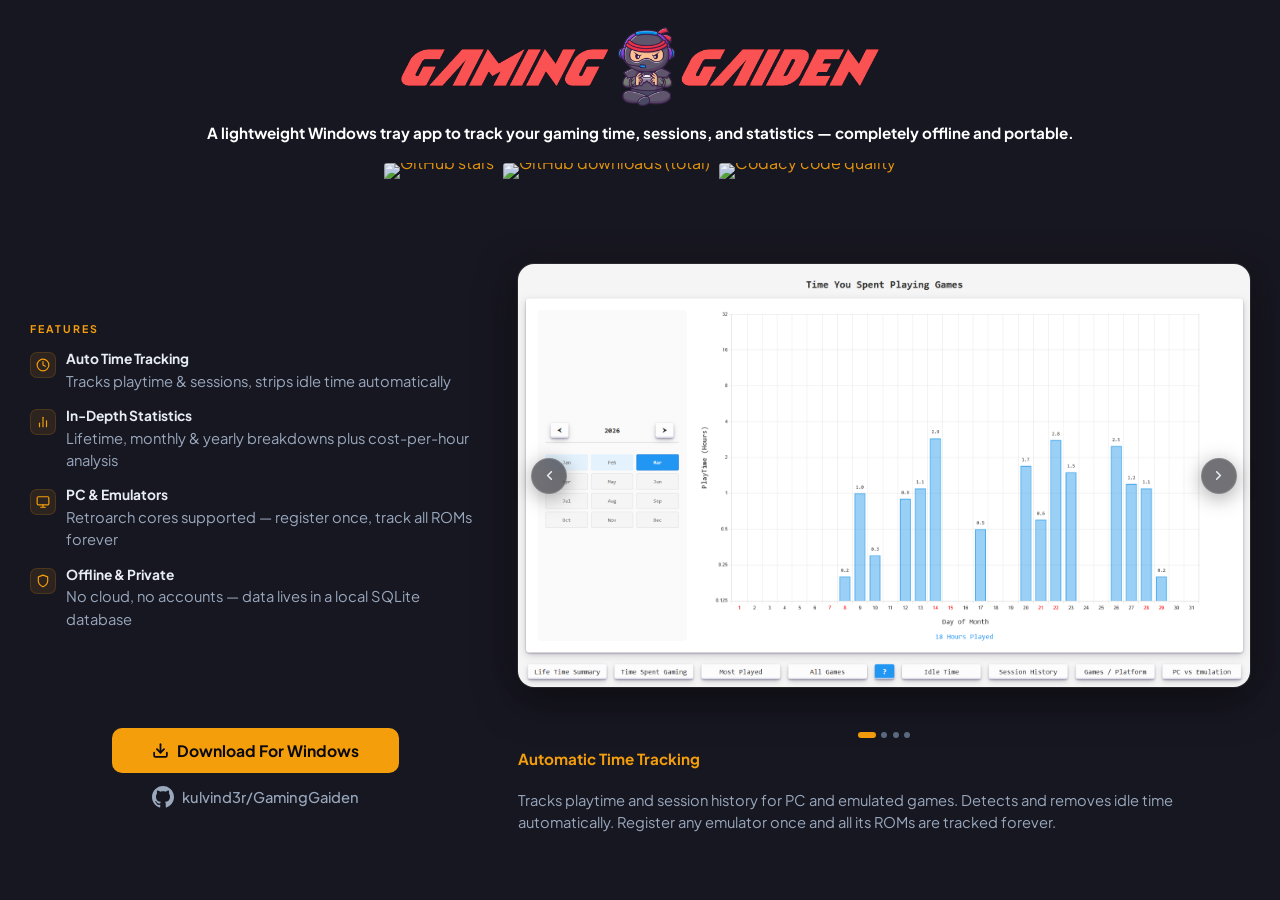
==== github-pages/src/index.html @ 75fac141 "rename website root directory for better code discovery" ====
<!DOCTYPE html>
<html lang="en">
<head>
    <meta charset="UTF-8">
    <meta name="viewport" content="width=device-width, initial-scale=1.0">
    <title>Gaming Gaiden — Track Your Gaming Stats</title>
    <meta name="description" content="A lightweight Windows tray app to track your gaming time, sessions, and statistics — completely offline and portable.">
    <meta property="og:title" content="Gaming Gaiden">
    <meta property="og:description" content="Track Your Gaming Stats. Lightweight Windows tray app for tracking gaming time, sessions, and statistics — completely offline and portable.">
    <meta property="og:image" content="resources/banner.png">
    <meta property="og:type" content="website">
    <link rel="icon" type="image/x-icon" href="resources/favicon.ico">
    <link rel="preconnect" href="https://fonts.googleapis.com">
    <link rel="preconnect" href="https://fonts.gstatic.com" crossorigin>
    <link href="https://fonts.googleapis.com/css2?family=Plus+Jakarta+Sans:wght@400;500;600;700;800&display=swap" rel="stylesheet">
    <link rel="stylesheet" href="resources/style.css">
</head>
<body>

<div class="page">

    <header class="site-header">
        <img src="resources/banner.png" alt="Gaming Gaiden" class="brand-banner">
        <p class="site-tagline" id="site-tagline">A lightweight Windows tray app to track your gaming time, sessions, and statistics — completely offline and portable.</p>
        <div class="shield-row" id="shield-row" aria-label="Repository stats"></div>
    </header>

    <!-- Main 2×2 grid: features | carousel (row 1); download | caption (row 2) -->
    <div class="site-main">

        <section class="info-features" aria-labelledby="features-eyebrow">
            <p class="eyebrow" id="features-eyebrow">Features</p>
            <ul class="feature-list" id="feature-list"></ul>
        </section>

        <div class="slide-stage" data-landing-carousel role="region" aria-label="Feature screenshots">
            <div class="slide-frame" id="slide-frame"></div>
            <button type="button" class="nav-btn nav-btn--overlay nav-btn--prev" id="slide-prev" aria-label="Previous">
                <svg width="15" height="15" viewBox="0 0 24 24" fill="none" stroke="currentColor" stroke-width="2.5" stroke-linecap="round" stroke-linejoin="round"><polyline points="15 18 9 12 15 6"/></svg>
            </button>
            <button type="button" class="nav-btn nav-btn--overlay nav-btn--next" id="slide-next" aria-label="Next">
                <svg width="15" height="15" viewBox="0 0 24 24" fill="none" stroke="currentColor" stroke-width="2.5" stroke-linecap="round" stroke-linejoin="round"><polyline points="9 18 15 12 9 6"/></svg>
            </button>
        </div>

        <div class="info-actions" role="group" aria-label="Download and repository">
            <a href="https://github.com/kulvind3r/GamingGaiden/releases/latest"
               class="btn-download" target="_blank" rel="noopener">
                <svg width="17" height="17" viewBox="0 0 24 24" fill="none" stroke="currentColor" stroke-width="2.5" stroke-linecap="round" stroke-linejoin="round"><path d="M21 15v4a2 2 0 0 1-2 2H5a2 2 0 0 1-2-2v-4"/><polyline points="7 10 12 15 17 10"/><line x1="12" y1="15" x2="12" y2="3"/></svg>
                Download For Windows
            </a>
            <a href="https://github.com/kulvind3r/GamingGaiden" target="_blank" rel="noopener" class="github-link">
                <svg width="22" height="22" viewBox="0 0 24 24" fill="currentColor" aria-hidden="true"><path d="M12 0C5.374 0 0 5.373 0 12c0 5.302 3.438 9.8 8.207 11.387.599.111.793-.261.793-.577v-2.234c-3.338.726-4.033-1.416-4.033-1.416-.546-1.387-1.333-1.756-1.333-1.756-1.089-.745.083-.729.083-.729 1.205.084 1.839 1.237 1.839 1.237 1.07 1.834 2.807 1.304 3.492.997.107-.775.418-1.305.762-1.604-2.665-.305-5.467-1.334-5.467-5.931 0-1.311.469-2.381 1.236-3.221-.124-.303-.535-1.524.117-3.176 0 0 1.008-.322 3.301 1.23.957-.266 1.983-.399 3.003-.404 1.02.005 2.047.138 3.006.404 2.291-1.552 3.297-1.23 3.297-1.23.653 1.653.242 2.874.118 3.176.77.84 1.235 1.911 1.235 3.221 0 4.609-2.807 5.624-5.479 5.921.43.372.823 1.102.823 2.222v3.293c0 .319.192.694.801.576C20.566 21.797 24 17.3 24 12c0-6.627-5.373-12-12-12z"/></svg>
                kulvind3r/GamingGaiden
            </a>
        </div>

        <div class="carousel-caption" data-landing-carousel>
            <div class="slide-dots-row">
                <div class="nav-dots" id="nav-dots" role="tablist"></div>
            </div>
            <div class="slide-meta" aria-live="polite">
                <p class="slide-title" id="slide-title"></p>
                <p class="slide-desc" id="slide-desc"></p>
            </div>
        </div>

    </div>

</div>

<script src="resources/script.js"></script>
</body>
</html>
---- github-pages/src/resources/style.css ----
/* ─────────────────────────────────────────────
   TOKENS
───────────────────────────────────────────── */
:root {
    --bg:     #171722;
    --border: rgba(255, 255, 255, 0.08);

    --text:  #e8edf5;
    --muted: #9aa8bc;
    --dim:   #5c6b82;

    /* Brand accent (links, feature icons, carousel chrome, CTA fill) */
    --accent:      #f59e0b;
    --accent-hover:#fbbf24;
    --accent-soft: rgba(245, 158, 11, 0.1);
    --accent-line: rgba(245, 158, 11, 0.15);
    --accent-faint: rgba(245, 158, 11, 0.03);

    --radius:    10px;
    --radius-lg: 16px;
    --font: 'Plus Jakarta Sans', system-ui, -apple-system, sans-serif;
    --copy-body: clamp(0.82rem, 1.6vw, 0.92rem);
}

/* ─────────────────────────────────────────────
   SHELL
───────────────────────────────────────────── */
*, *::before, *::after { box-sizing: border-box; margin: 0; padding: 0; }

html, body {
    height: 100%;
    overflow: hidden;
    font-family: var(--font);
    background: var(--bg);
    color: var(--text);
    -webkit-font-smoothing: antialiased;
}

.page {
    height: 100dvh;
    display: flex;
    flex-direction: column;
    padding: clamp(1rem, 2.5vh, 1.6rem) clamp(1rem, 2.5vw, 1.85rem);
    gap: clamp(0.6rem, 1.8vh, 1.1rem);
    overflow: hidden;
}

a { color: var(--accent); text-decoration: none; }
a:hover { text-decoration: underline; }

/* ─────────────────────────────────────────────
   SITE HEADER — banner, tagline, shields
───────────────────────────────────────────── */
.site-header {
    flex: 0 0 auto;
    display: flex;
    flex-direction: column;
    align-items: center;
    gap: clamp(0.45rem, 1.2vh, 0.75rem);
    padding-bottom: clamp(0.85rem, 2.4vh, 1.5rem);
    width: min(1100px, 100%);
    margin-inline: auto;
}

.brand-banner {
    display: block;
    height: clamp(3.2rem, 10vh, 6rem);
    width: auto;
    max-width: min(580px, 86vw);
    object-fit: contain;
}

/* One-line hero line; horizontal scroll on narrow viewports instead of wrapping. */
.site-tagline {
    margin: 0;
    width: 100%;
    max-width: 100%;
    padding-inline: 0;
    box-sizing: border-box;
    text-align: center;
    font-family: var(--font);
    font-size: clamp(0.8rem, 1.7vw, 0.95rem);
    font-weight: 700;
    line-height: 1.35;
    color: #fff;
    white-space: nowrap;
    overflow-x: auto;
    overflow-y: hidden;
    -webkit-overflow-scrolling: touch;
    scrollbar-width: thin;
}

.shield-row {
    display: flex;
    flex-wrap: wrap;
    align-items: center;
    justify-content: center;
    gap: 0.45rem 0.55rem;
    margin-top: clamp(0.35rem, 0.9vh, 0.7rem);
}

.shield-link,
.shield-wrap {
    display: inline-flex;
    align-items: center;
    line-height: 0;
    text-decoration: none;
    opacity: 0.92;
    transition: opacity 0.2s, filter 0.2s;
}
.shield-link:hover {
    opacity: 1;
    filter: brightness(1.08);
}

.shield-img {
    height: 22px;
    width: auto;
    display: block;
    border-radius: 3px;
}

/* ─────────────────────────────────────────────
   MAIN — 2×2 grid (features + CTA | carousel + caption)
───────────────────────────────────────────── */
.site-main {
    flex: 1 1 0;
    min-height: 0;
    display: grid;
    grid-template-columns: minmax(0, 1fr) minmax(0, 1.62fr);
    grid-template-rows: minmax(0, 1fr) auto;
    align-items: stretch;
    column-gap: clamp(1.25rem, 3.5vw, 2.25rem);
    row-gap: clamp(0.45rem, 1.2vh, 0.65rem);
    width: 100%;
    max-width: min(1400px, 100%);
    margin-inline: auto;
    margin-top: clamp(0.35rem, 1.2vh, 0.85rem);
}

/* Grid: (1,1) features, (2,1) slides, (1,2) CTA, (2,2) caption */
.info-features {
    grid-column: 1;
    grid-row: 1;
    min-height: 0;
    display: flex;
    flex-direction: column;
    justify-content: center;
    align-items: flex-start;
    gap: clamp(0.7rem, 1.8vh, 1.1rem);
}

.eyebrow {
    font-size: clamp(0.58rem, 1.1vw, 0.66rem);
    font-weight: 700;
    letter-spacing: 0.2em;
    text-transform: uppercase;
    color: var(--accent);
}

.feature-list {
    list-style: none;
    display: flex;
    flex-direction: column;
    gap: clamp(0.7rem, 1.8vh, 1.05rem);
}

.feature-list li {
    display: flex;
    align-items: flex-start;
    gap: 0.65rem;
}

.feat-icon {
    flex-shrink: 0;
    width: 26px;
    height: 26px;
    border-radius: 7px;
    background: var(--accent-soft);
    border: 1px solid var(--accent-line);
    display: flex;
    align-items: center;
    justify-content: center;
    color: var(--accent);
    margin-top: 0.08rem;
}

.feat-icon svg {
    width: 14px;
    height: 14px;
    display: block;
}

.feature-list strong {
    display: block;
    font-size: clamp(0.74rem, 1.5vw, 0.86rem);
    font-weight: 700;
    color: var(--text);
    line-height: 1.2;
    margin-bottom: 0.15rem;
}

.feature-list p {
    font-size: var(--copy-body);
    color: var(--muted);
    line-height: 1.5;
}

/* Download + repo — grid cell (1,2), centered in column */
.info-actions {
    grid-column: 1;
    grid-row: 2;
    display: flex;
    flex-direction: column;
    align-items: center;
    justify-content: flex-start;
    gap: clamp(0.55rem, 1.4vh, 0.8rem);
    width: 100%;
    min-width: 0;
    align-self: stretch;
}

/* Row 1: slide viewport; row 2: dots + title + description */
.slide-stage {
    grid-column: 2;
    grid-row: 1;
    min-width: 0;
    min-height: 0;
    height: 100%;
    width: 100%;
    position: relative;
    display: flex;
    align-items: center;
    justify-content: center;
}

.carousel-caption {
    grid-column: 2;
    grid-row: 2;
    display: flex;
    flex-direction: column;
    gap: clamp(0.45rem, 1.2vh, 0.65rem);
    min-width: 0;
    width: 100%;
}

/* ─────────────────────────────────────────────
   CAROUSEL
───────────────────────────────────────────── */
.slide-frame {
    /* Fits row-1 cell: grow with width, cap height so tall viewports letterbox inside the fr row. */
    min-width: 0;
    width: 100%;
    max-width: 100%;
    max-height: 100%;
    aspect-ratio: 1870 / 1080;
    height: auto;
    flex: 0 1 auto;
    position: relative;
    border-radius: var(--radius-lg);
    overflow: hidden;
    background: var(--bg);
    box-shadow:
        0 0 0 1px rgba(255,255,255,0.09),
        0 12px 40px rgba(0,0,0,0.5),
        0 0 48px var(--accent-faint);
}

/* Each slide fills the frame. Default hidden until JS sets data-state (first = active). */
.slide {
    position: absolute;
    inset: 0;
    display: flex;
    align-items: center;
    justify-content: center;
    background: #1c1c2a;
    opacity: 0;
    transform: translateY(5px);
    pointer-events: none;
    transition:
        opacity 0.38s ease,
        transform 0.38s cubic-bezier(0.4, 0, 0.2, 1);
    will-change: opacity, transform;
}

/* active — visible and centered */
.slide[data-state="active"] {
    opacity: 1;
    transform: translateY(0) scale(1);
    pointer-events: auto;
    z-index: 2;
}

/* entering from right (going next) */
.slide[data-state="enter"] {
    opacity: 0;
    transform: translateX(3%) scale(0.98);
    z-index: 1;
}

/* entering from left (going prev) */
.slide[data-state="enter-back"] {
    opacity: 0;
    transform: translateX(-3%) scale(0.98);
    z-index: 1;
}

/* exiting to left */
.slide[data-state="exit"] {
    opacity: 0;
    transform: translateX(-3%) scale(0.98);
    z-index: 1;
}

/* exiting to right */
.slide[data-state="exit-back"] {
    opacity: 0;
    transform: translateX(3%) scale(0.98);
    z-index: 1;
}

.slide img,
.slide .slide-placeholder {
    width: 100%;
    height: 100%;
    object-fit: fill;
    display: block;
    user-select: none;
    -webkit-user-drag: none;
}

.slide .slide-placeholder {
    display: flex;
    align-items: center;
    justify-content: center;
    color: var(--dim);
    font-size: 0.82rem;
    letter-spacing: 0.06em;
}

/* ── slide caption ── */
.slide-meta {
    flex: 0 0 auto;
    width: 100%;
}

.slide-title {
    font-size: clamp(0.8rem, 1.7vw, 0.95rem);
    font-weight: 700;
    color: var(--accent);
    line-height: 1.2;
    margin-bottom: 0.2rem;
    /* Reserve two lines so single-line titles match a wrapped title height. */
    min-height: calc(2 * 1.2em);
}

.slide-desc {
    font-size: var(--copy-body);
    color: var(--muted);
    line-height: 1.5;
    display: -webkit-box;
    -webkit-line-clamp: 4;
    -webkit-box-orient: vertical;
    overflow: hidden;
    /* Match -webkit-line-clamp so 1–4 visible lines keep the same footprint. */
    min-height: calc(4 * 1.5em);
}

.slide-dots-row {
    display: flex;
    justify-content: center;
    width: 100%;
    padding-block: 0.2rem 0.1rem;
}

.nav-btn {
    flex-shrink: 0;
    border-radius: 50%;
    border: 1px solid var(--border);
    background: transparent;
    color: var(--dim);
    cursor: pointer;
    display: flex;
    align-items: center;
    justify-content: center;
    transition: border-color 0.2s, color 0.2s, background 0.2s;
}

/* Side arrows overlaid on the slide */
.nav-btn--overlay {
    position: absolute;
    top: 50%;
    transform: translateY(-50%);
    z-index: 15;
    width: 36px;
    height: 36px;
    background: rgba(12, 12, 20, 0.58);
    backdrop-filter: blur(8px);
    -webkit-backdrop-filter: blur(8px);
    border: 1px solid rgba(255, 255, 255, 0.14);
    color: var(--text);
    box-shadow: 0 4px 20px rgba(0, 0, 0, 0.35);
}
.nav-btn--overlay:hover {
    border-color: var(--accent);
    color: var(--accent);
    background: rgba(12, 12, 20, 0.72);
}
.nav-btn--overlay:focus-visible {
    outline: 2px solid var(--accent);
    outline-offset: 2px;
}

.nav-btn--prev {
    left: clamp(0.4rem, 1.8vw, 0.85rem);
}
.nav-btn--next {
    right: clamp(0.4rem, 1.8vw, 0.85rem);
}

.nav-dots {
    display: flex;
    gap: 0.35rem;
    align-items: center;
}

.dot {
    width: 6px;
    height: 6px;
    border-radius: 50%;
    border: none;
    padding: 0;
    background: var(--dim);
    cursor: pointer;
    transition: background 0.25s, width 0.28s;
}
.dot.active {
    background: var(--accent);
    width: 18px;
    border-radius: 3px;
}

.btn-download {
    display: inline-flex;
    align-items: center;
    gap: 0.5rem;
    padding: clamp(0.6rem, 1.6vh, 0.8rem) clamp(1.5rem, 4vw, 2.5rem);
    background: var(--accent);
    border: none;
    color: #09090f;
    font-family: var(--font);
    font-weight: 700;
    font-size: clamp(0.85rem, 1.7vw, 0.98rem);
    border-radius: var(--radius);
    text-decoration: none;
    transition: background 0.2s, transform 0.18s;
}
.btn-download:hover {
    background: var(--accent-hover);
    transform: translateY(-2px);
    text-decoration: none;
}

.github-link {
    display: inline-flex;
    align-items: center;
    gap: 0.5rem;
    font-size: clamp(0.82rem, 1.6vw, 0.92rem);
    font-weight: 500;
    color: var(--muted);
    text-decoration: none;
    transition: color 0.2s;
}
.github-link:hover { color: var(--accent); text-decoration: none; }

/* ─────────────────────────────────────────────
   RESPONSIVE
───────────────────────────────────────────── */
@media (max-width: 680px) {
    .page { padding: 0.85rem 1rem; gap: 0.7rem; }

    .site-main {
        grid-template-columns: 1fr;
        grid-template-rows: auto auto minmax(0, 1fr) auto;
        gap: 0.7rem;
        max-width: 100%;
        padding-inline: 0;
    }

    .info-features {
        grid-column: 1;
        grid-row: 1;
        flex-direction: row;
        flex-wrap: wrap;
        justify-content: center;
        align-content: center;
        align-items: flex-start;
        gap: 0.4rem;
    }

    .info-actions {
        grid-column: 1;
        grid-row: 2;
        align-items: center;
        margin-top: 0;
    }

    .slide-stage {
        grid-column: 1;
        grid-row: 3;
        height: 100%;
        min-height: 0;
    }

    .carousel-caption {
        grid-column: 1;
        grid-row: 4;
        flex-shrink: 0;
    }

    .eyebrow { width: 100%; text-align: center; }

    .feature-list {
        flex-direction: row;
        flex-wrap: wrap;
        gap: 0.4rem;
    }

    .feature-list li { flex: 1 1 calc(50% - 0.2rem); min-width: 0; }
}
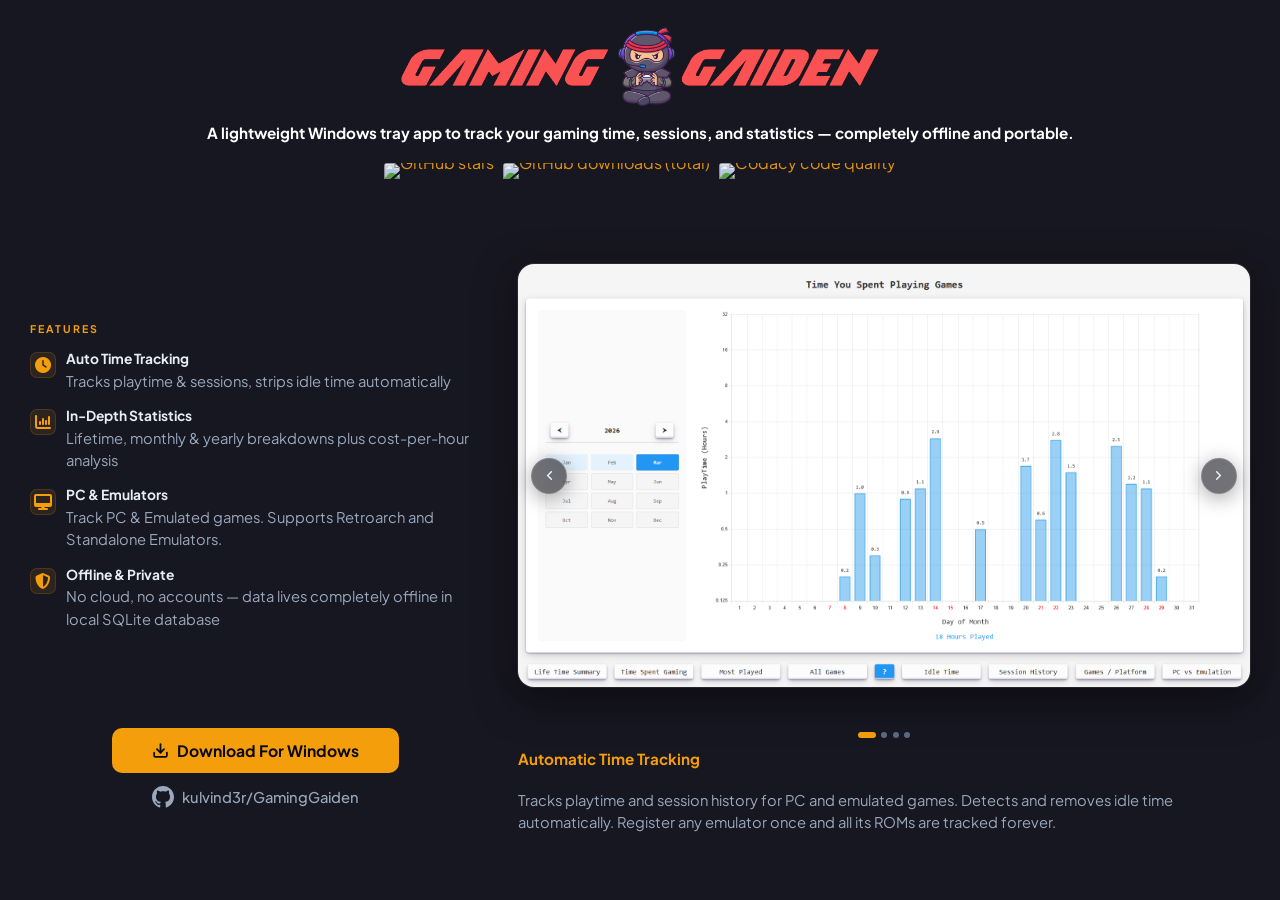
==== commit b9afd1a9: "Switch to font-awesome icons" ====
--- a/github-pages/src/index.html
+++ b/github-pages/src/index.html
@@ -13,6 +13,7 @@
     <link rel="preconnect" href="https://fonts.googleapis.com">
     <link rel="preconnect" href="https://fonts.gstatic.com" crossorigin>
     <link href="https://fonts.googleapis.com/css2?family=Plus+Jakarta+Sans:wght@400;500;600;700;800&display=swap" rel="stylesheet">
+    <link rel="stylesheet" href="https://cdnjs.cloudflare.com/ajax/libs/font-awesome/6.5.1/css/all.min.css">
     <link rel="stylesheet" href="resources/style.css">
 </head>
 <body>
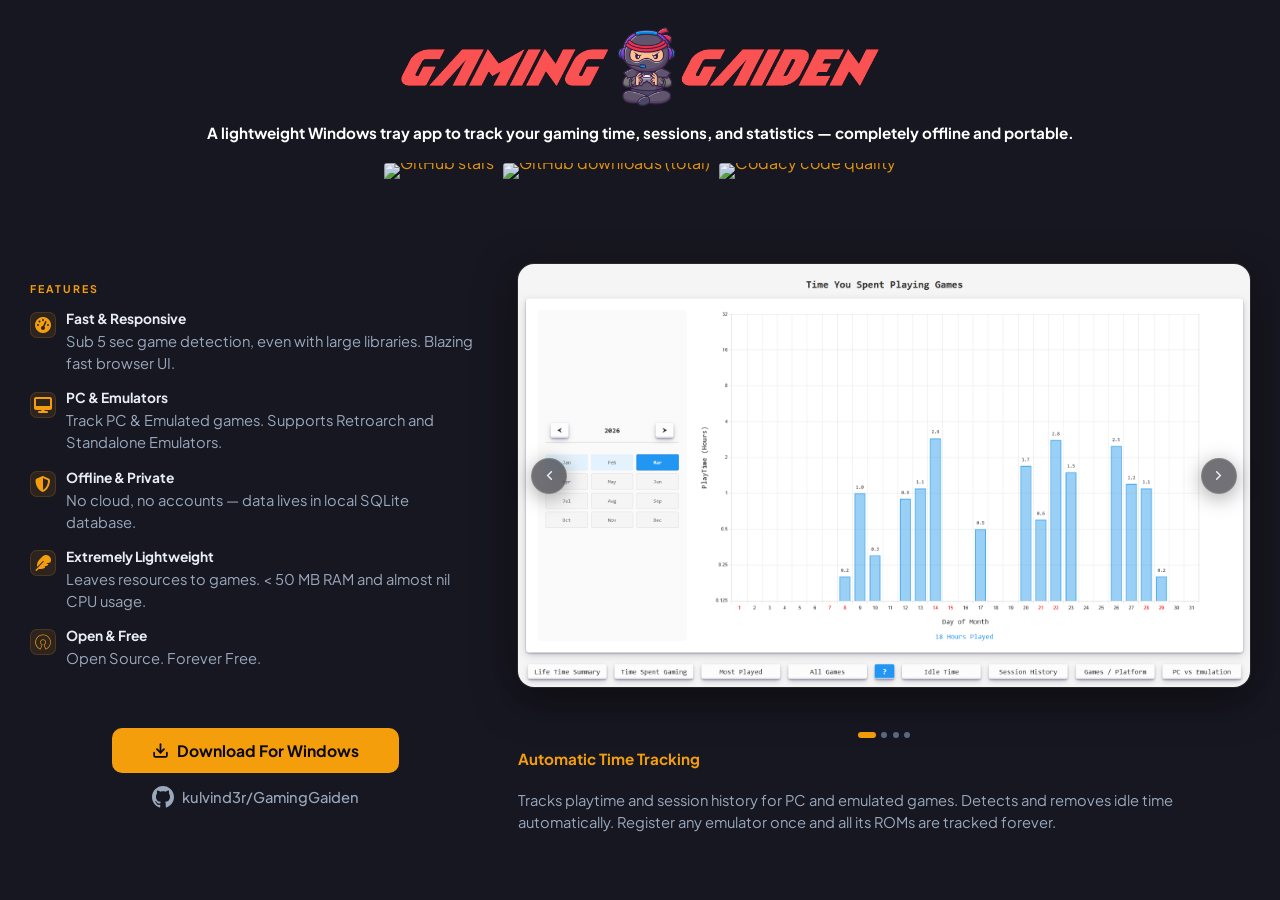
==== commit 19ea7027: "Update site tagline and metadata" ====
--- a/github-pages/src/index.html
+++ b/github-pages/src/index.html
@@ -3,10 +3,10 @@
 <head>
     <meta charset="UTF-8">
     <meta name="viewport" content="width=device-width, initial-scale=1.0">
-    <title>Gaming Gaiden — Track Your Gaming Stats</title>
-    <meta name="description" content="A lightweight Windows tray app to track your gaming time, sessions, and statistics — completely offline and portable.">
-    <meta property="og:title" content="Gaming Gaiden">
-    <meta property="og:description" content="Track Your Gaming Stats. Lightweight Windows tray app for tracking gaming time, sessions, and statistics — completely offline and portable.">
+    <title>Gaming Gaiden — Your story in gaming</title>
+    <meta name="description" content="The ultimate open-source gaming time tracker for Windows.">
+    <meta property="og:title" content="Gaming Gaiden — Your story in gaming">
+    <meta property="og:description" content="The ultimate open-source gaming time tracker for Windows.">
     <meta property="og:image" content="resources/banner.png">
     <meta property="og:type" content="website">
     <link rel="icon" type="image/x-icon" href="resources/favicon.ico">
@@ -22,7 +22,7 @@
 
     <header class="site-header">
         <img src="resources/banner.png" alt="Gaming Gaiden" class="brand-banner">
-        <p class="site-tagline" id="site-tagline">A lightweight Windows tray app to track your gaming time, sessions, and statistics — completely offline and portable.</p>
+        <p class="site-tagline" id="site-tagline">The ultimate open-source gaming time tracker for Windows.</p>
         <div class="shield-row" id="shield-row" aria-label="Repository stats"></div>
     </header>
 
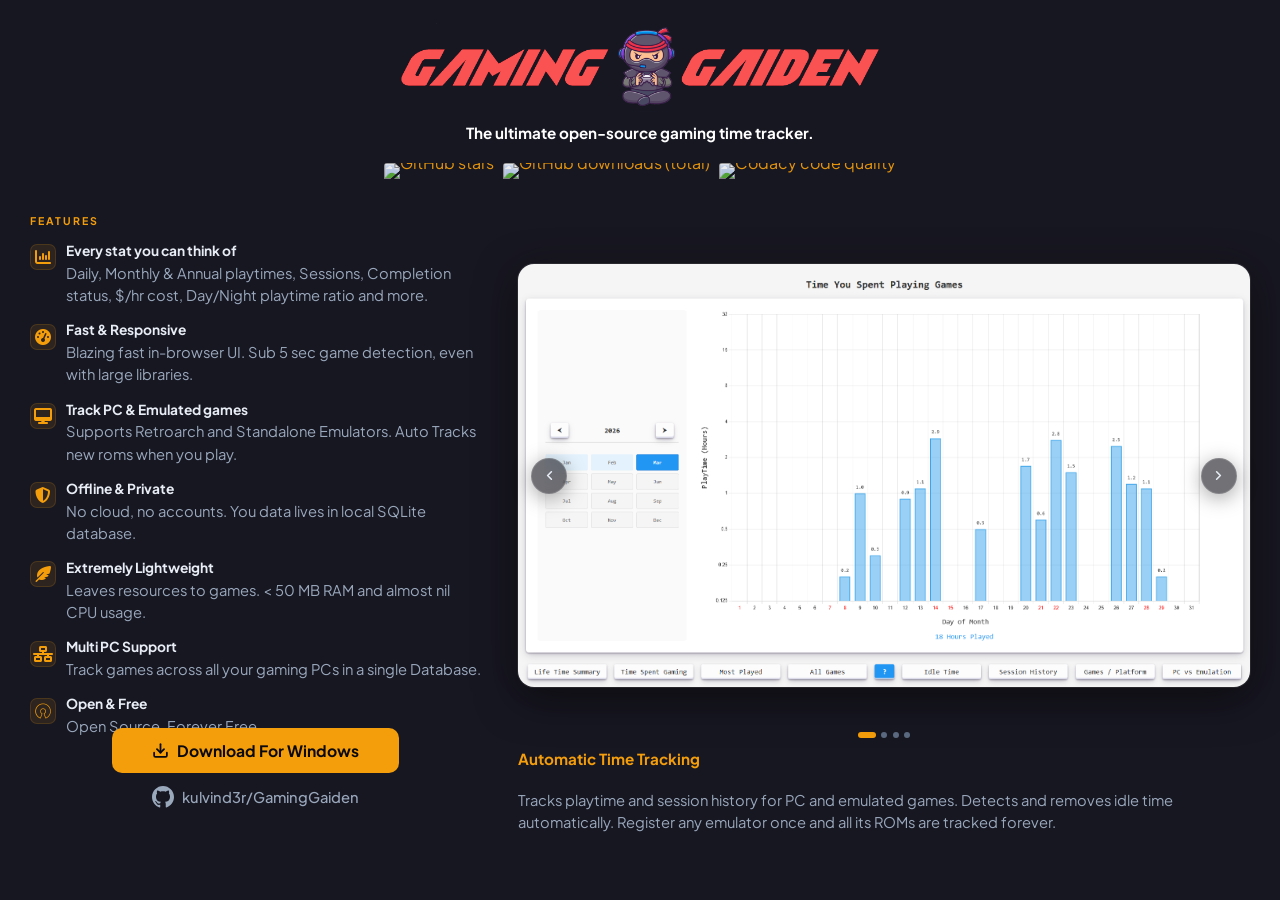
==== commit f0459881: "Tweak Feature stat lines" ====
--- a/github-pages/src/index.html
+++ b/github-pages/src/index.html
@@ -4,9 +4,9 @@
     <meta charset="UTF-8">
     <meta name="viewport" content="width=device-width, initial-scale=1.0">
     <title>Gaming Gaiden — Your story in gaming</title>
-    <meta name="description" content="The ultimate open-source gaming time tracker for Windows.">
+    <meta name="description" content="The ultimate open-source gaming time tracker.">
     <meta property="og:title" content="Gaming Gaiden — Your story in gaming">
-    <meta property="og:description" content="The ultimate open-source gaming time tracker for Windows.">
+    <meta property="og:description" content="The ultimate open-source gaming time tracker.">
     <meta property="og:image" content="resources/banner.png">
     <meta property="og:type" content="website">
     <link rel="icon" type="image/x-icon" href="resources/favicon.ico">
@@ -22,7 +22,7 @@
 
     <header class="site-header">
         <img src="resources/banner.png" alt="Gaming Gaiden" class="brand-banner">
-        <p class="site-tagline" id="site-tagline">The ultimate open-source gaming time tracker for Windows.</p>
+        <p class="site-tagline" id="site-tagline">The ultimate open-source gaming time tracker.</p>
         <div class="shield-row" id="shield-row" aria-label="Repository stats"></div>
     </header>
 
